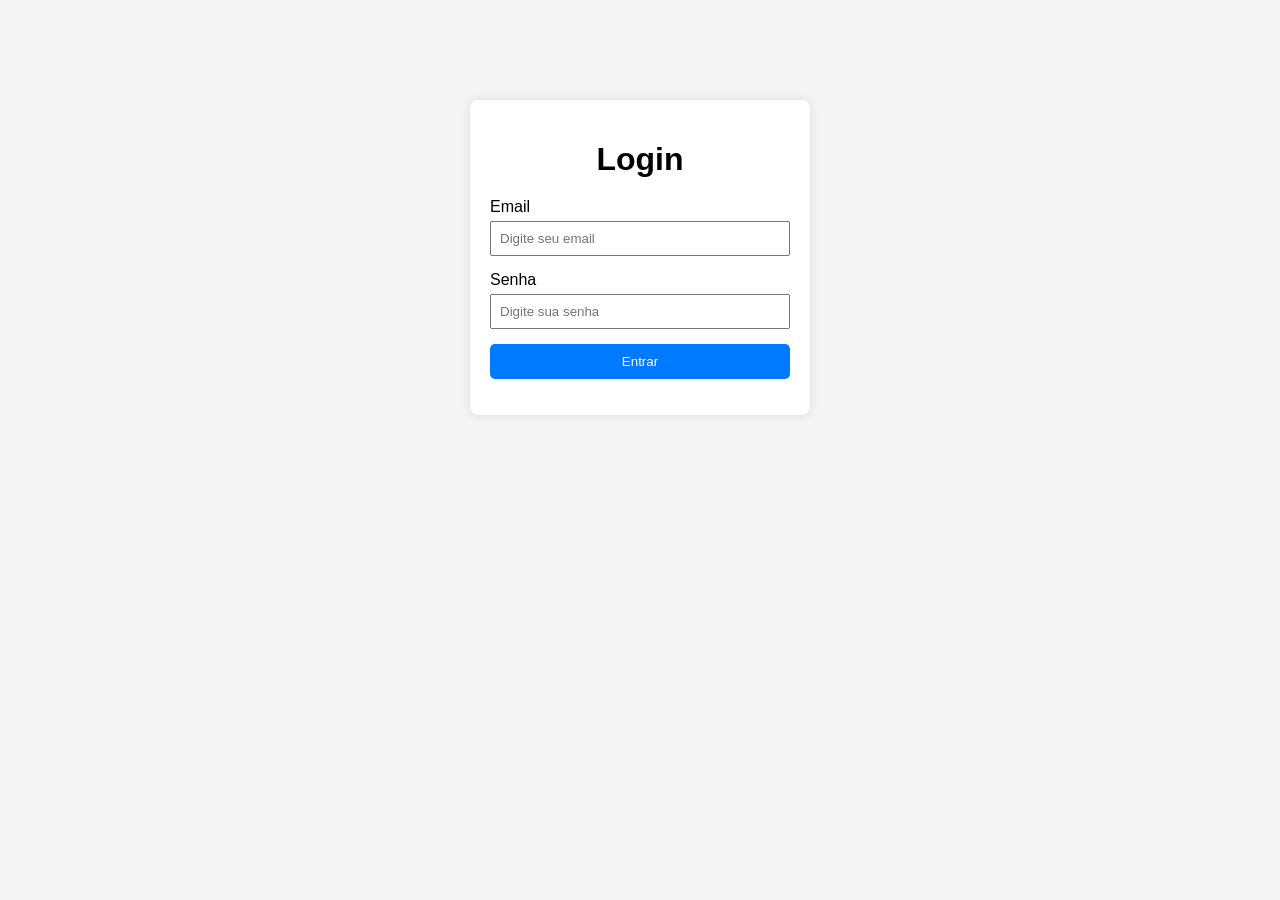
==== app/login.html @ ab65c5b1 "feat: up base version" ====
<!DOCTYPE html>
<html lang="pt-BR">
<head>
  <meta charset="UTF-8">
  <title>Login</title>
  <link rel="stylesheet" href="style.css">
</head>
<body>
  <div class="container">
    <h1 id="login-title">Login</h1>

    <div class="form-group">
      <label for="email">Email</label>
      <input type="text" id="email" placeholder="Digite seu email">
    </div>

    <div class="form-group">
      <label for="password">Senha</label>
      <input type="password" id="password" placeholder="Digite sua senha">
    </div>

    <button id="login-button" onclick="login()">Entrar</button>

    <p id="error-message" class="error"></p>
  </div>

  <script src="script.js"></script>
</body>
</html>
---- app/style.css ----
body {
  margin: 0;
  font-family: Arial, sans-serif;
  background-color: #f4f4f4;
}

.container {
  width: 300px;
  margin: 100px auto;
  padding: 20px;
  background: white;
  border-radius: 8px;
  box-shadow: 0 0 10px rgba(0,0,0,0.1);
  text-align: center;
}

h1 {
  margin-bottom: 20px;
}

.form-group {
  margin-bottom: 15px;
  text-align: left;
}

label {
  display: block;
  margin-bottom: 5px;
}

input {
  width: 100%;
  padding: 8px;
  box-sizing: border-box;
}

button {
  width: 100%;
  padding: 10px;
  background-color: #007bff;
  color: white;
  border: none;
  cursor: pointer;
  border-radius: 5px;
}

button:hover {
  background-color: #0056b3;
}

.error {
  color: red;
  margin-top: 10px;
}
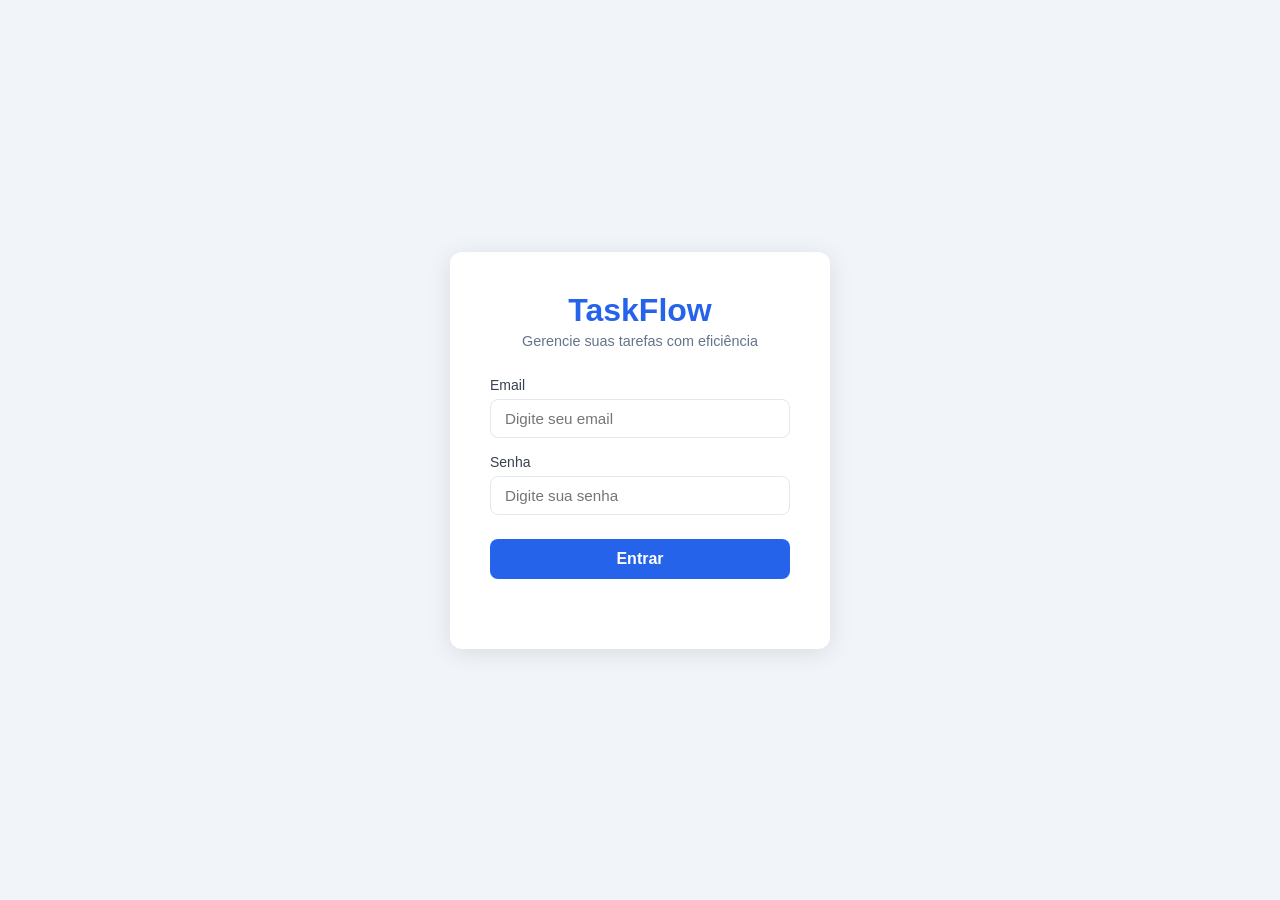
==== commit 1a266f7a: "feat: TaskFlow app + 12 testes automatizados + CI/CD pipeline - Refatora app para TaskFlow (gerencia" ====
--- a/app/login.html
+++ b/app/login.html
@@ -2,26 +2,31 @@
 <html lang="pt-BR">
 <head>
   <meta charset="UTF-8">
-  <title>Login</title>
+  <title>TaskFlow — Login</title>
   <link rel="stylesheet" href="style.css">
 </head>
 <body>
-  <div class="container">
-    <h1 id="login-title">Login</h1>
+  <div class="login-wrapper">
+    <div class="login-card">
+      <div class="brand">
+        <h1>TaskFlow</h1>
+        <p>Gerencie suas tarefas com eficiência</p>
+      </div>
 
-    <div class="form-group">
-      <label for="email">Email</label>
-      <input type="text" id="email" placeholder="Digite seu email">
+      <div class="form-group">
+        <label for="email">Email</label>
+        <input type="text" id="email" placeholder="Digite seu email">
+      </div>
+
+      <div class="form-group">
+        <label for="password">Senha</label>
+        <input type="password" id="password" placeholder="Digite sua senha">
+      </div>
+
+      <button id="login-button" class="btn-primary" onclick="login()">Entrar</button>
+
+      <p id="error-message" class="error"></p>
     </div>
-
-    <div class="form-group">
-      <label for="password">Senha</label>
-      <input type="password" id="password" placeholder="Digite sua senha">
-    </div>
-
-    <button id="login-button" onclick="login()">Entrar</button>
-
-    <p id="error-message" class="error"></p>
   </div>
 
   <script src="script.js"></script>
--- a/app/style.css
+++ b/app/style.css
@@ -1,54 +1,265 @@
+* {
+  margin: 0;
+  padding: 0;
+  box-sizing: border-box;
+}
+
 body {
-  margin: 0;
-  font-family: Arial, sans-serif;
-  background-color: #f4f4f4;
-}
-
-.container {
-  width: 300px;
-  margin: 100px auto;
-  padding: 20px;
+  font-family: 'Segoe UI', Arial, sans-serif;
+  background-color: #f1f5f9;
+  color: #1e293b;
+  min-height: 100vh;
+}
+
+/* ─── Login ───────────────────────────────────────────────────────────────── */
+
+.login-wrapper {
+  display: flex;
+  align-items: center;
+  justify-content: center;
+  min-height: 100vh;
+}
+
+.login-card {
   background: white;
-  border-radius: 8px;
-  box-shadow: 0 0 10px rgba(0,0,0,0.1);
+  border-radius: 12px;
+  box-shadow: 0 4px 24px rgba(0, 0, 0, 0.10);
+  padding: 40px;
+  width: 380px;
+}
+
+.brand {
   text-align: center;
-}
-
-h1 {
-  margin-bottom: 20px;
+  margin-bottom: 28px;
+}
+
+.brand h1 {
+  color: #2563eb;
+  font-size: 2rem;
+  font-weight: 700;
+  margin-bottom: 4px;
+}
+
+.brand p {
+  color: #64748b;
+  font-size: 0.9rem;
 }
 
 .form-group {
-  margin-bottom: 15px;
-  text-align: left;
-}
-
-label {
+  margin-bottom: 16px;
+}
+
+.form-group label {
   display: block;
-  margin-bottom: 5px;
-}
-
-input {
+  margin-bottom: 6px;
+  font-size: 0.875rem;
+  font-weight: 500;
+  color: #374151;
+}
+
+.form-group input {
   width: 100%;
-  padding: 8px;
-  box-sizing: border-box;
-}
-
-button {
+  padding: 10px 14px;
+  border: 1.5px solid #e2e8f0;
+  border-radius: 8px;
+  font-size: 0.95rem;
+  outline: none;
+  transition: border-color 0.2s;
+  color: #1e293b;
+}
+
+.form-group input:focus {
+  border-color: #2563eb;
+}
+
+.btn-primary {
   width: 100%;
-  padding: 10px;
-  background-color: #007bff;
+  padding: 11px;
+  background-color: #2563eb;
   color: white;
   border: none;
-  cursor: pointer;
-  border-radius: 5px;
-}
-
-button:hover {
-  background-color: #0056b3;
+  border-radius: 8px;
+  font-size: 1rem;
+  font-weight: 600;
+  cursor: pointer;
+  margin-top: 8px;
+  transition: background-color 0.2s;
+}
+
+.btn-primary:hover {
+  background-color: #1d4ed8;
 }
 
 .error {
-  color: red;
+  color: #ef4444;
+  font-size: 0.85rem;
   margin-top: 10px;
+  min-height: 20px;
+  display: block;
+}
+
+/* ─── Navbar ──────────────────────────────────────────────────────────────── */
+
+.navbar {
+  background: #2563eb;
+  color: white;
+  padding: 0 32px;
+  height: 60px;
+  display: flex;
+  align-items: center;
+  justify-content: space-between;
+  box-shadow: 0 2px 8px rgba(37, 99, 235, 0.3);
+}
+
+.brand-name {
+  font-size: 1.25rem;
+  font-weight: 700;
+  letter-spacing: 0.5px;
+}
+
+.user-info {
+  display: flex;
+  align-items: center;
+  gap: 16px;
+  font-size: 0.9rem;
+  opacity: 0.92;
+}
+
+.btn-logout {
+  background: rgba(255, 255, 255, 0.15);
+  color: white;
+  border: 1.5px solid rgba(255, 255, 255, 0.4);
+  border-radius: 6px;
+  padding: 6px 18px;
+  cursor: pointer;
+  font-size: 0.875rem;
+  font-weight: 500;
+  transition: background 0.2s;
+}
+
+.btn-logout:hover {
+  background: rgba(255, 255, 255, 0.28);
+}
+
+/* ─── Dashboard ───────────────────────────────────────────────────────────── */
+
+.main-content {
+  max-width: 680px;
+  margin: 36px auto;
+  padding: 0 16px;
+}
+
+.card {
+  background: white;
+  border-radius: 12px;
+  box-shadow: 0 2px 12px rgba(0, 0, 0, 0.07);
+  padding: 28px;
+  margin-bottom: 24px;
+}
+
+.card h2 {
+  font-size: 1rem;
+  font-weight: 600;
+  color: #475569;
+  text-transform: uppercase;
+  letter-spacing: 0.5px;
+  margin-bottom: 16px;
+}
+
+.add-task-form {
+  display: flex;
+  gap: 10px;
+}
+
+.add-task-form input {
+  flex: 1;
+  padding: 10px 14px;
+  border: 1.5px solid #e2e8f0;
+  border-radius: 8px;
+  font-size: 0.95rem;
+  outline: none;
+  transition: border-color 0.2s;
+  color: #1e293b;
+}
+
+.add-task-form input:focus {
+  border-color: #2563eb;
+}
+
+.btn-add {
+  padding: 10px 24px;
+  background: #2563eb;
+  color: white;
+  border: none;
+  border-radius: 8px;
+  font-weight: 600;
+  cursor: pointer;
+  transition: background 0.2s;
+  white-space: nowrap;
+}
+
+.btn-add:hover {
+  background: #1d4ed8;
+}
+
+/* ─── Task List ───────────────────────────────────────────────────────────── */
+
+.task-list {
+  list-style: none;
+}
+
+.task-item {
+  display: flex;
+  align-items: center;
+  gap: 12px;
+  padding: 14px 0;
+  border-bottom: 1px solid #f1f5f9;
+}
+
+.task-item:last-child {
+  border-bottom: none;
+}
+
+.task-item input[type="checkbox"] {
+  width: 18px;
+  height: 18px;
+  accent-color: #2563eb;
+  cursor: pointer;
+  flex-shrink: 0;
+}
+
+.task-item .task-text {
+  flex: 1;
+  font-size: 0.95rem;
+  color: #334155;
+  transition: all 0.2s;
+}
+
+.task-item.done .task-text {
+  text-decoration: line-through;
+  color: #94a3b8;
+}
+
+.btn-delete {
+  background: none;
+  border: none;
+  color: #cbd5e1;
+  cursor: pointer;
+  font-size: 1rem;
+  padding: 4px 8px;
+  border-radius: 6px;
+  transition: color 0.2s, background 0.2s;
+  line-height: 1;
+}
+
+.btn-delete:hover {
+  color: #ef4444;
+  background: #fef2f2;
+}
+
+.empty-state {
+  text-align: center;
+  padding: 32px 0;
+  color: #94a3b8;
+  font-size: 0.95rem;
 }
